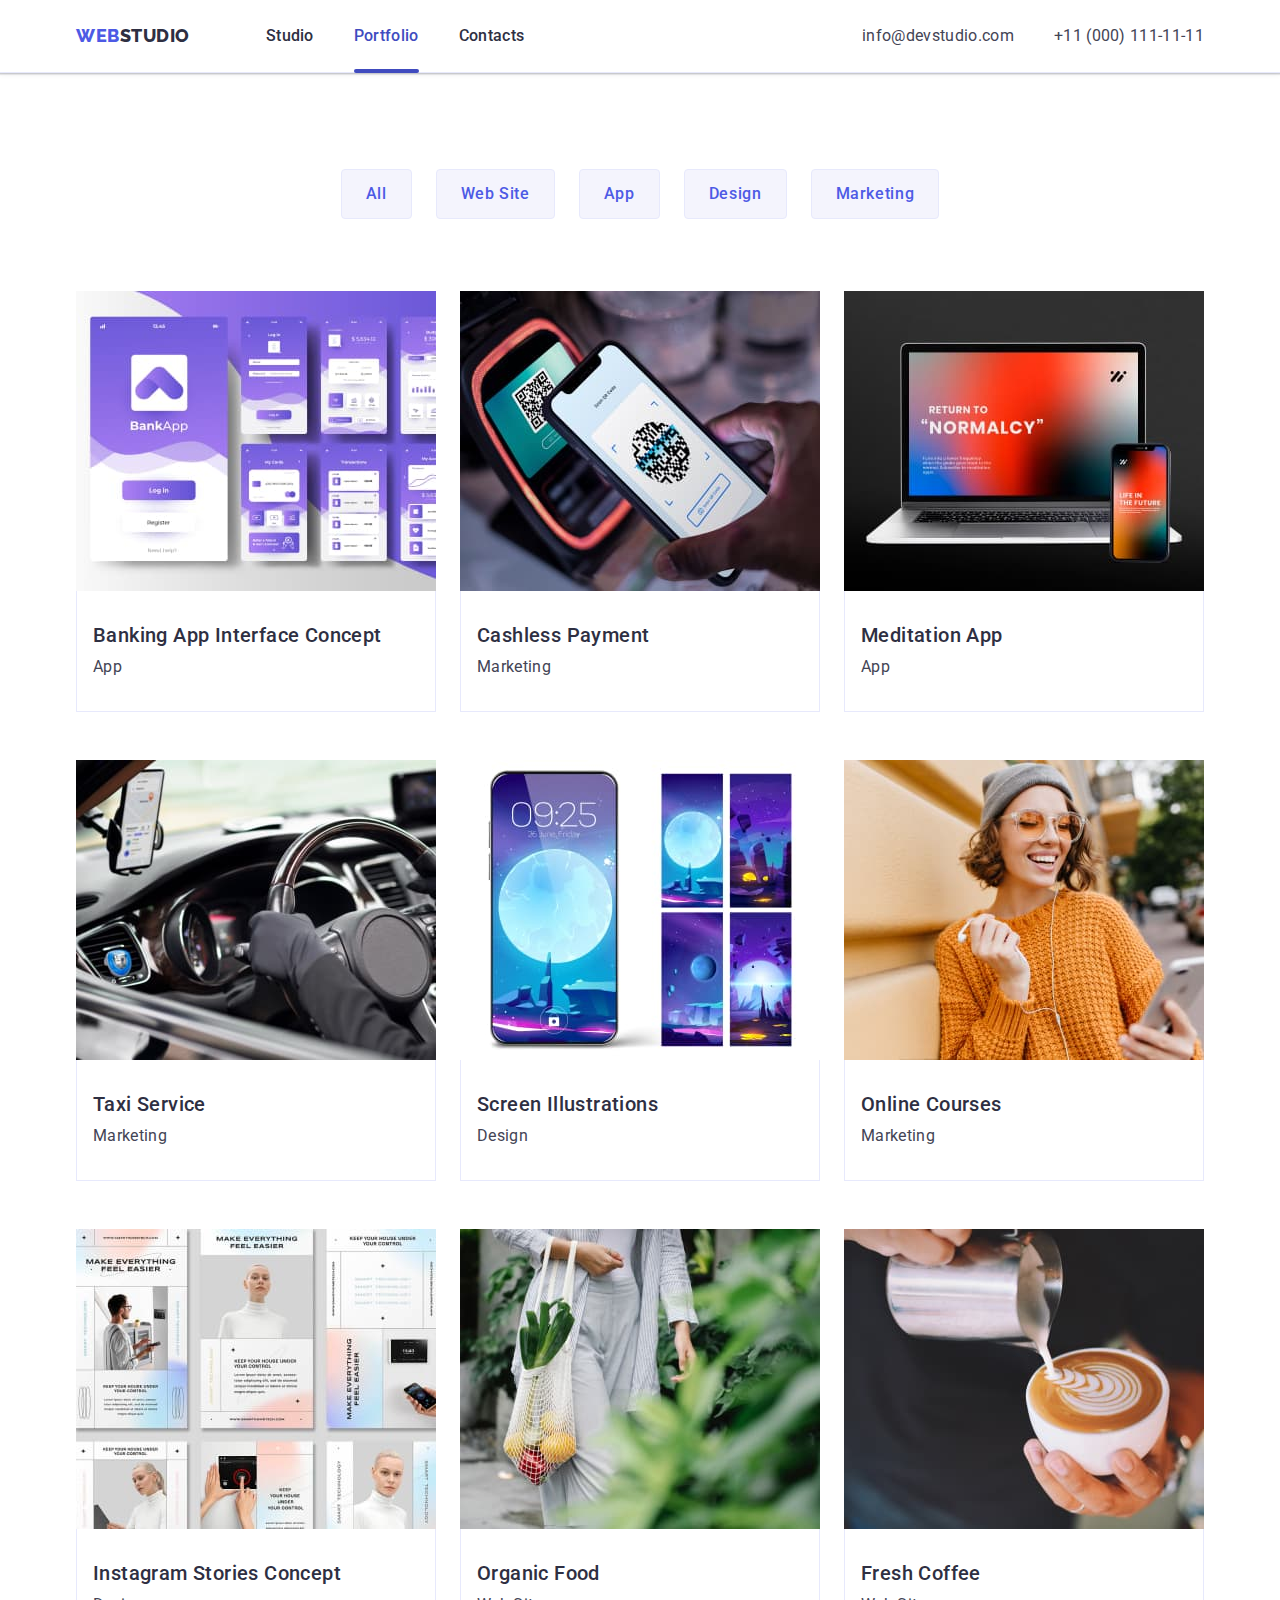
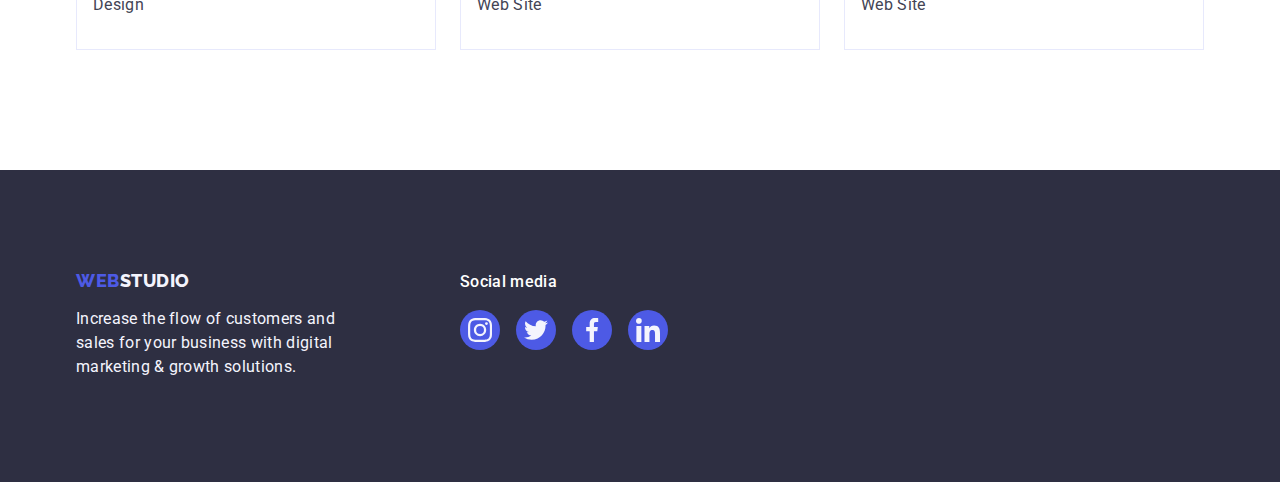
==== portfolio.html @ 4f38a317 "Initial commit" ====
<!DOCTYPE html>
<html lang="en">
  <head>
    <meta charset="UTF-8" />
    <meta http-equiv="X-UA-Compatible" content="IE=edge" />
    <meta name="viewport" content="width=device-width, initial-scale=1.0" />
    <title>Portfolio</title>
    <link
      rel="stylesheet"
      href="https://cdn.jsdelivr.net/npm/modern-normalize@1.1.0/modern-normalize.min.css"
    />
    <link rel="preconnect" href="https://fonts.googleapis.com" />
    <link rel="preconnect" href="https://fonts.gstatic.com" crossorigin />
    <link
      href="https://fonts.googleapis.com/css2?family=Raleway:wght@800&family=Roboto:wght@400;500;700&display=swap"
      rel="stylesheet"
    />

    <link rel="stylesheet" href="./css/styles.css" />
  </head>
  <body>
    <!--HEADER-->

    <header class="header">
      <div class="container page-header-container">
        <nav class="nav">
          <a href="./index.html" class="header-logo-link logo-link link"
            >Web<span class="dark-logo">Studio</span></a
          >
          <ul class="menu list">
            <li class="menu-item">
              <a href="./index.html" class="menu-link link">Studio</a>
            </li>
            <li class="menu-item">
              <a href="./portfolio.html" class="menu-link link current"
                >Portfolio</a
              >
            </li>
            <li class="menu-item">
              <a href="" class="menu-link link">Contacts</a>
            </li>
          </ul>
        </nav>
        <address class="address">
          <ul class="address-list list">
            <li class="address-list-item">
              <a href="mailto:info@devstudio.com" class="address-link link"
                >info@devstudio.com</a
              >
            </li>
            <li class="address-list-item">
              <a href="tel:+110001111111" class="address-link link"
                >+11 (000) 111-11-11</a
              >
            </li>
          </ul>
        </address>
      </div>
    </header>
    <!--MAIN-->

    <main class="main-portfolio">
      <section class="main-portfolio-section">
        <div class="container">
          <h1 class="portfolio-headline visually-hidden">Portfolio</h1>

          <ul class="filter-list list">
            <li class="filter-list-item">
              <button type="button" class="filter-btn">All</button>
            </li>
            <li class="filter-list-item">
              <button type="button" class="filter-btn">Web Site</button>
            </li>
            <li class="filter-list-item">
              <button type="button" class="filter-btn">App</button>
            </li>
            <li class="filter-list-item">
              <button type="button" class="filter-btn">Design</button>
            </li>
            <li class="filter-list-item">
              <button type="button" class="filter-btn">Marketing</button>
            </li>
          </ul>
          <ul class="examples-list list">
            <li class="examples-list-item">
              <a href="#" class="examples-list-link link">
                <div class="portfolio-div-overlay">
                  <img
                    src="./images/portfolio/banking_app_interface_concept.jpg"
                    alt="Banking App Interface"
                    class="examples-img"
                    width="360"
                    height="300"
                  />
                  <p class="overlay">
                    14 Stylish and User-Friendly App Design Concepts · Task
                    Manager App · Calorie Tracker App · Exotic Fruit Ecommerce
                    App · Cloud Storage App
                  </p>
                </div>
                <div class="portfolio-div-text">
                  <h2 class="headline-third portfolio-item-headline">
                    Banking App Interface Concept
                  </h2>
                  <p class="text link-text">App</p>
                </div>
              </a>
            </li>
            <li class="examples-list-item">
              <a href="#" class="examples-list-link link">
                <div class="portfolio-div-overlay">
                  <img
                    src="./images/portfolio/cashless_payment.jpg"
                    alt="Cashless Payment"
                    class="examples-img"
                    width="360"
                    height="300"
                  />
                  <p class="overlay">
                    14 Stylish and User-Friendly App Design Concepts · Task
                    Manager App · Calorie Tracker App · Exotic Fruit Ecommerce
                    App · Cloud Storage App
                  </p>
                </div>
                <div class="portfolio-div-text">
                  <h2 class="headline-third portfolio-item-headline">
                    Cashless Payment
                  </h2>
                  <p class="text link-text">Marketing</p>
                </div>
              </a>
            </li>
            <li class="examples-list-item">
              <a href="#" class="examples-list-link link">
                <div class="portfolio-div-overlay">
                  <img
                    src="./images/portfolio/meditation_app.jpg"
                    alt="Meditaion App"
                    class="examples-img"
                    width="360"
                    height="300"
                  />
                  <p class="overlay">
                    14 Stylish and User-Friendly App Design Concepts · Task
                    Manager App · Calorie Tracker App · Exotic Fruit Ecommerce
                    App · Cloud Storage App
                  </p>
                </div>
                <div class="portfolio-div-text">
                  <h2 class="headline-third portfolio-item-headline">
                    Meditation App
                  </h2>
                  <p class="text link-text">App</p>
                </div>
              </a>
            </li>
            <li class="examples-list-item">
              <a href="#" class="examples-list-link link">
                <div class="portfolio-div-overlay">
                  <img
                    src="./images/portfolio/taxi_service.jpg"
                    alt="Taxi Service"
                    class="examples-img"
                    width="360"
                    height="300"
                  />
                  <p class="overlay">
                    14 Stylish and User-Friendly App Design Concepts · Task
                    Manager App · Calorie Tracker App · Exotic Fruit Ecommerce
                    App · Cloud Storage App
                  </p>
                </div>
                <div class="portfolio-div-text">
                  <h2 class="headline-third portfolio-item-headline">
                    Taxi Service
                  </h2>
                  <p class="text link-text">Marketing</p>
                </div>
              </a>
            </li>
            <li class="examples-list-item">
              <a href="#" class="examples-list-link link">
                <div class="portfolio-div-overlay">
                  <img
                    src="./images/portfolio/screen_illustrations.jpg"
                    alt="Screen Illustrations"
                    class="examples-img"
                    width="360"
                    height="300"
                  />
                  <p class="overlay">
                    14 Stylish and User-Friendly App Design Concepts · Task
                    Manager App · Calorie Tracker App · Exotic Fruit Ecommerce
                    App · Cloud Storage App
                  </p>
                </div>
                <div class="portfolio-div-text">
                  <h2 class="headline-third portfolio-item-headline">
                    Screen Illustrations
                  </h2>
                  <p class="text link-text">Design</p>
                </div>
              </a>
            </li>
            <li class="examples-list-item">
              <a href="#" class="examples-list-link link">
                <div class="portfolio-div-overlay">
                  <img
                    src="./images/portfolio/online_courses.jpg"
                    alt="Online Courses"
                    class="examples-img"
                    width="360"
                    height="300"
                  />
                  <p class="overlay">
                    14 Stylish and User-Friendly App Design Concepts · Task
                    Manager App · Calorie Tracker App · Exotic Fruit Ecommerce
                    App · Cloud Storage App
                  </p>
                </div>
                <div class="portfolio-div-text">
                  <h2 class="headline-third portfolio-item-headline">
                    Online Courses
                  </h2>
                  <p class="text link-text">Marketing</p>
                </div>
              </a>
            </li>
            <li class="examples-list-item">
              <a href="#" class="examples-list-link link">
                <div class="portfolio-div-overlay">
                  <img
                    src="./images/portfolio/instagram_stories_concept.jpg"
                    alt="Instagram Stories"
                    class="examples-img"
                    width="360"
                    height="300"
                  />
                  <p class="overlay">
                    14 Stylish and User-Friendly App Design Concepts · Task
                    Manager App · Calorie Tracker App · Exotic Fruit Ecommerce
                    App · Cloud Storage App
                  </p>
                </div>
                <div class="portfolio-div-text">
                  <h2 class="headline-third portfolio-item-headline">
                    Instagram Stories Concept
                  </h2>
                  <p class="text link-text">Design</p>
                </div>
              </a>
            </li>
            <li class="examples-list-item">
              <a href="#" class="examples-list-link link">
                <div class="portfolio-div-overlay">
                  <img
                    src="./images/portfolio/organic_food.jpg"
                    alt="Organic Food"
                    class="examples-img"
                    width="360"
                    height="300"
                  />
                  <p class="overlay">
                    14 Stylish and User-Friendly App Design Concepts · Task
                    Manager App · Calorie Tracker App · Exotic Fruit Ecommerce
                    App · Cloud Storage App
                  </p>
                </div>
                <div class="portfolio-div-text">
                  <h2 class="headline-third portfolio-item-headline">
                    Organic Food
                  </h2>
                  <p class="text link-text">Web Site</p>
                </div>
              </a>
            </li>
            <li class="examples-list-item">
              <a href="#" class="examples-list-link link">
                <div class="portfolio-div-overlay">
                  <img
                    src="./images/portfolio/fresh_coffee.jpg"
                    alt="Fresh Coffee"
                    class="examples-img"
                    width="360"
                    height="300"
                  />
                  <p class="overlay">
                    14 Stylish and User-Friendly App Design Concepts · Task
                    Manager App · Calorie Tracker App · Exotic Fruit Ecommerce
                    App · Cloud Storage App
                  </p>
                </div>
                <div class="portfolio-div-text">
                  <h2 class="headline-third portfolio-item-headline">
                    Fresh Coffee
                  </h2>
                  <p class="text link-text">Web Site</p>
                </div>
              </a>
            </li>
          </ul>
        </div>
      </section>
    </main>

    <!--FOOTER-->

    <footer class="footer">
      <div class="container container-footer">
        <div class="logo-footer-container">
          <a href="./index.html" class="footer-logo logo-link link"
            >Web<span class="light-logo">Studio</span></a
          >
          <p class="text footer-text">
            Increase the flow of customers and sales for your business with
            digital marketing & growth solutions.
          </p>
        </div>
        <div class="social-list-container">
          <p class="footer-secondary-text text">Social media</p>
          <ul class="social-list social-list-footer list">
            <li class="social-list-item">
              <a href="#" class="social-list-link social-list-link-footer link">
                <svg class="social-list-icon" width="24" height="24">
                  <use href="./images/icon.svg#icon-instagram"></use>
                </svg>
              </a>
            </li>
            <li class="social-list-item">
              <a href="#" class="social-list-link social-list-link-footer link">
                <svg class="social-list-icon" width="24" height="24">
                  <use href="./images/icon.svg#icon-twitter"></use>
                </svg>
              </a>
            </li>
            <li class="social-list-item">
              <a href="#" class="social-list-link social-list-link-footer link">
                <svg class="social-list-icon" width="24" height="24">
                  <use href="./images/icon.svg#icon-facebook"></use>
                </svg>
              </a>
            </li>
            <li class="social-list-item">
              <a href="#" class="social-list-link social-list-link-footer link">
                <svg class="social-list-icon" width="24" height="24">
                  <use href="./images/icon.svg#icon-linkedin"></use>
                </svg>
              </a>
            </li>
          </ul>
        </div>
      </div>
    </footer>
    <script src="./js/modal.js"></script>
  </body>
</html>
---- css/styles.css ----
:root {
    --primary-brand: #4D5AE5;
    --pressed-state:#404BBF;
    --dark:#2E2F42;
    --success:#31D0AA;
    --text:#434455;
    --subtle-text:#8E8F99;
    --accent:#E7E9FC;
    --light:#F4F4FD;
    --modal-overlay:#2E2F42;
    --hero-background:#2E2F42;
    --white-background:#FFFFFF;
    --modal-background:#FCFCFC;
    --primary-font: Roboto, Ubuntu, sans-serif;
    --logo-font: Raleway, sans-serif;
}

h1,
h2,
h3,
h4,
p {
    margin-top: 0;
    margin-bottom: 0;
}

ol,
ul {
    margin-top: 0;
    margin-bottom: 0;
    padding-left: 0;
}

img {
    display: block;
}

button {
    cursor: pointer;
}

.list {
    list-style: none;
}

.link {
    text-decoration: none;
}

body {
    font-family: Roboto, sans-serif;
    color: #434455;
    background-color:var(--white-background)
}

.container {
    width: 1158px;
    margin-left: auto;
    margin-right: auto;
    padding-left: 15px;
    padding-right: 15px;
}

.visually-hidden {
    position: absolute;
    width: 1px;
    height: 1px;
    margin: -1px;
    border: 0;
    padding: 0;

    white-space: nowrap;
    clip-path: inset(100%);
    clip: rect(0 0 0 0);
    overflow: hidden;
}

/*====COMPONENTS===*/

.logo-link {
    font-family: var(--logo-font);
    font-size: 18px;
    font-weight: 800;
    line-height: 1.17;
    letter-spacing: 0.03em;
    color: var(--primary-brand);
    text-transform: uppercase;
}

.headline-secondary {
    font-weight: 700;
    font-size: 36px;
    line-height: 1.1;
    letter-spacing: 0.02em;
    text-transform: capitalize;
    text-align: center;
    color: var(--dark);
}

.headline-third {
    font-weight: 500;
    font-size: 20px;
    line-height: 1.2;
    letter-spacing: 0.02em;
    color: var(--dark);
}

.text {
    font-weight: 400;
    font-size: 16px;
    line-height: 1.5;
    letter-spacing: 0.02em;
}

.social-list {
    display: flex;
    justify-content: center;
    align-items: center;
}

.social-list-link {
    width: 40px;
    height: 40px;
    border-radius: 50%;
    background-color: var(--primary-brand);
    display: flex;
    justify-content: center;
    align-items: center;
    transition: background-color 250ms cubic-bezier(0.4, 0, 0.2, 1);
}


.social-list-icon {
    margin: 0 auto;
    display: block;
    fill: var(--light)
}

/*===/COMPONENTS===*/


/*===HEADER===*/

.header {
    border-bottom: 1px solid var(--accent);
    box-shadow: 0px 2px 1px rgba(46, 47, 66, 0.08), 0px 1px 1px rgba(46, 47, 66, 0.16), 0px 1px 6px rgba(46, 47, 66, 0.08)
}

.page-header-container {
    display: flex;
    align-items: center;
}

.nav {
    display: flex;
    align-items: center;
    margin-right: auto;
}

.menu {
    display: flex;
    align-items: center;
    gap: 40px;
    padding: 24px 0
}

.address-list{
    display: flex;
    align-items: center;
    gap: 40px;
}

.header-logo-link {
    margin-right: 76px;
}


.dark-logo {
    color: var(--dark);
}

.menu-link {
    position: relative;
    font-family: Roboto;
    font-size: 16px;
    font-weight: 500;
    line-height: 1.5;
    letter-spacing: 0.02em;
    color: var(--dark);
    padding: 24px 0;
    transition: color 250ms cubic-bezier(0.4, 0, 0.2, 1);
}

.menu-link:hover,
.menu-link:focus,
.address-link:hover,
.address-link:focus {
    color: var(--pressed-state);
}

.menu-link::after {
    content: "";
    position: absolute;
    top: 100%;
    left: 0;
    display: flex;
    width: 100%;
    height: 4px;
    background-color: var(--pressed-state);
    border-radius: 2px;
    opacity: 0;
    transition: opacity 250ms cubic-bezier(0.4, 0, 0.2, 1);
}

.menu-link:hover:after,
.menu-link:focus:after {
    opacity: 100%;
}

.current {
    position: relative;
    color: var(--pressed-state);
    opacity: 100%;

}

.current::after {
    opacity: 100%;
}

.address-link {
    font-family: Roboto;
    font-style: normal;
    font-size: 16px;
    font-weight: 400;
    line-height: 1.5;
    letter-spacing: 0.02em;
    color: var(--text);
    transition: color 250ms cubic-bezier(0.4, 0, 0.2, 1);
}

/*===/HEADER===*/


/*===MAIN SECTION===*/

.main-section {
    background-color: var(--hero-background);
    min-height: 600px;
    padding-top: 188px;
    padding-bottom: 188px;
    margin-left: auto;
    margin-right: auto;
    background-image: linear-gradient(rgba(46, 47, 66, 0.7),rgba(46, 47, 66, 0.7)), url(../images/hero/people_office.jpg);
    background-size: cover;
    max-width: 1440px;
    background-repeat: no-repeat;
    background-position: center;
}

.main-headline {
    font-weight: 700;
    font-size: 56px;
    line-height: 1.07;
    letter-spacing: 0.02em;
    color: var(--white-background);
    text-align: center;
    margin: 0 auto;
    margin-bottom: 48px;
    max-width: 496px;
}

.service-btn {
    font-family: "Roboto", sans-serif;
    font-weight: 500;
    font-size: 16px;
    line-height: 24px;
    letter-spacing: 0.04em;
    color: var(--white-background);
    background-color: var(--primary-brand);
    box-shadow: 0px 4px 4px rgba(0, 0, 0, 0.15);
    border-radius: 4px;
    display: block;
    min-width: 169px;
    padding: 16px 32px;
    border: none;
    margin-left: auto;    
    margin-right: auto; 
    transition: background-color 250ms cubic-bezier(0.4, 0, 0.2, 1);
}

.service-btn:hover,
.service-btn:focus {
    background-color: var(--pressed-state);
}

/*===/MAIN SECTION===*/


/*===SECTION DESCRIPTION===*/

.description {
    padding: 120px 0;
}

.description-list {
    display: flex;
    gap: 24px;
}

.description-item {
    width: 264px;
}

.description-div-icon {
    display: flex;
    align-items: center;
    justify-content: center;
    background: var(--light);
    border-radius: 4px;
    margin-bottom: 8px;
    height: 112px;
}

.description-icon {
    display: block;
    width: 64px;
    height: 64px;
}

.head-description {
    margin-bottom: 8px;
}

/*===/SECTION DESCRIPTION===*/


/*===SECTION WHAT ARE WE DOING===*/

.work {
    padding-bottom: 120px;
}

.headline-secondary {
    margin-left: auto;
    margin-right: auto;
    margin-bottom: 72px;
}

.work-list {
    display: flex;
    gap: 24px;
}

.work-item {
    width: calc((100% - 48px) / 3);
}

/*===/SECTION WHAT ARE WE DOING===*/


/*===SECTION TEAM===*/

.team {
    background-color: #F4F4FD;
    padding-top: 120px;
    padding-bottom: 120px;
}

.team-list {
    display: flex;
    gap: 24px;    
}

.team-item {
    background-color: #FFFFFF;
    box-shadow: 0px 1px 6px rgba(46, 47, 66, 0.08), 0px 1px 1px rgba(46, 47, 66, 0.16), 0px 2px 1px rgba(46, 47, 66, 0.08);
    border-radius: 0px 0px 4px 4px;
    width: calc((100% - 72px) / 4);
}

.one-of-team {
    padding: 32px 0;
}

.headline-team {
    text-align: center;
    margin-bottom: 8px;
}

.team-text {
    text-align: center;
    margin-bottom: 8px;
}

.social-list-team {
    gap: 24px;
}

.social-list-team-link:hover,
.social-list-team-link:focus {
    background-color: var(--pressed-state);
}


/*===SECTION TEAM===*/

/*===SECTION CUSTOMERS===*/

.customers {
    padding-top: 120px;
    padding-bottom: 120px;
}

.customers-list {
    display: flex;
    gap: 24px;
}

.customers-list-link {
    width: 168px;
    height: 88px; 
    display: flex;
    align-items: center;
    border: 1px solid currentColor;
    border-radius: 4px;
    color: var(--subtle-text);
    transition: color 250ms cubic-bezier(0.4, 0, 0.2, 1);
        
}

.customers-list-link:hover,
.customers-list-link:focus {
    color: var(--pressed-state);
}

.customers-list-icon {
    width: 104px;
    height: 56px;
    margin: 0 auto;
    display: block;
    fill: currentColor;
}

/*===/SECTION CUSTOMERS===*/

/*===FOOTER===*/

.footer {
    background-color: var(--dark);
    height: 312px;
    padding-top: 100px;
    padding-bottom: 100px;
}

.container-footer{
    display: flex;
}

.logo-footer-container {
    margin-right: 120px;
}

.footer-logo {
    display: inline-block;
    margin-bottom: 16px;
}

.light-logo {
    color: var(--light);
}

.footer-text{
    color: var(--light);
    max-width: 264px;
}

.footer-secondary-text {
    font-weight: 500;
    font-size: 16px;
    line-height: 1.5;
    letter-spacing: 0.02em;
    color: var(--white-background);
    margin-bottom: 16px;
}

.social-list-footer {
    gap: 16px;
}

.social-list-link-footer:hover,
.social-list-link-footer:focus {
    background-color: var(--success);
}

/*===/FOOTER===*/

/*===MODAL WINDOW===*/

.backdrop {
    position: fixed;
    top: 0;
    left: 0;
    z-index: 100;
    width: 100%;
    height: 100%;
    background-color: rgba(46, 47, 66, 0.4);
    transition: opacity 250ms cubic-bezier(0.4, 0, 0.2, 1), visibility 250ms cubic-bezier(0.4, 0, 0.2, 1);
}

.backdrop.is-hidden {
    opacity: 0;
    visibility: hidden;
    pointer-events: none;
}

.modal {
    position: absolute;
    top: 50%;
    left: 50%;
    transform: translate(-50%, -50%);
    width: 408px;
    height: 576px;
    background: var(--modal-background);
    box-shadow: 0px 1px 1px rgba(0, 0, 0, 0.14), 0px 1px 3px rgba(0, 0, 0, 0.12), 0px 2px 1px rgba(0, 0, 0, 0.2);
    border-radius: 4px;
}

.modal-close-btn {
    position: absolute;
    top: 24px;
    right: 24px;
    display: flex;
    justify-content: center;
    align-items: center;
    width: 24px;
    height: 24px;
    border-radius: 50%;
    background-color: var(--accent);
    border: 1px solid rgba(0, 0, 0, 0.1);
    padding: 0;
    transition: background-color 250ms cubic-bezier(0.4, 0, 0.2, 1);
    
}

.modal-close-btn:hover,
.modal-close-btn:focus {
    background-color: var(--pressed-state);
}

.modal-close-btn-icon {
    transition: fill 250ms cubic-bezier(0.4, 0, 0.2, 1);
}

.modal-close-btn:hover .modal-close-btn-icon,
.modal-close-btn:focus .modal-close-btn-icon {
    fill: var(--white-background);
}

/*===/MODAL WINDOW===*/


/*===PORTFOLIO===*/

/*===MAIN SECTION===*/


.main-portfolio-section {
    padding-top: 96px;
    padding-bottom: 120px;
}

.portfolio-headline {
    visibility: hidden;
}

.filter-list {
    display: flex;
    justify-content: center;
    gap: 24px;
    margin-bottom: 72px;
}

.filter-btn {
    font-family: "Roboto", sans-serif;
    color: var(--primary-brand);
    background-color: var(--light);
    font-weight: 500;
    font-size: 16px;
    line-height: 1.5;
    letter-spacing: 0.04em; 
    border-radius: 4px;
    display: flex;
    align-items: center;
    padding: 12px 24px;
    border: 1px solid var(--accent);
    transition: background-color 250ms cubic-bezier(0.4, 0, 0.2, 1), color 250ms cubic-bezier(0.4, 0, 0.2, 1), box-shadow 250ms cubic-bezier(0.4, 0, 0.2, 1), border 250ms cubic-bezier(0.4, 0, 0.2, 1);
}

.filter-btn:hover,
.filter-btn:focus {
    border: 1px solid transparent;
    color: var(--white-background);
    background-color: var(--pressed-state);
    box-shadow: 0px 3px 1px rgba(0, 0, 0, 0.1), 0px 2px 1px rgba(0, 0, 0, 0.08), 0px 2px 2px rgba(0, 0, 0, 0.12);
}

.examples-list {
    display: flex;
    flex-wrap: wrap;
    column-gap: 24px;
    row-gap: 48px;     
}

.examples-list-item {
    width: calc((100% - 48px) / 3);
}

.examples-list-link {
    display: block;
    transition: box-shadow 250ms cubic-bezier(0.4, 0, 0.2, 1);
}

.examples-list-link:hover,
.examples-list-link:focus {
    box-shadow: 0px 1px 6px rgba(46, 47, 66, 0.08), 0px 1px 1px rgba(46, 47, 66, 0.16), 0px 2px 1px rgba(46, 47, 66, 0.08);
}


.portfolio-div-overlay {
    position: relative;
    overflow: hidden;
}

.overlay {
    position: absolute;
    left: 0;
    top: 0;
    background-color: var(--primary-brand);
    overflow: auto;
    width: 100%;
    height: 100%;
    transform: translate(0, 100%);
    transition: transform 250ms cubic-bezier(0.4, 0, 0.2, 1);

    font-weight: 400;
    font-size: 16px;
    line-height: 1.5; 
    letter-spacing: 0.02em;
    color: var(--light);
    padding: 40px 32px;
}

.examples-list-link:hover .overlay,
.examples-list-link:focus .overlay {
    transform: translate(0, 0);
}

.portfolio-div-text {
    padding: 32px 16px;
    border: 1px solid var(--accent);
    border-top: none; 
}

.portfolio-item-headline {
    margin-bottom: 8px;
}

.link-text {
    color: var(--text);
}

/*===/MAIN SECTION===*/

/*===/PORTFOLIO===*/
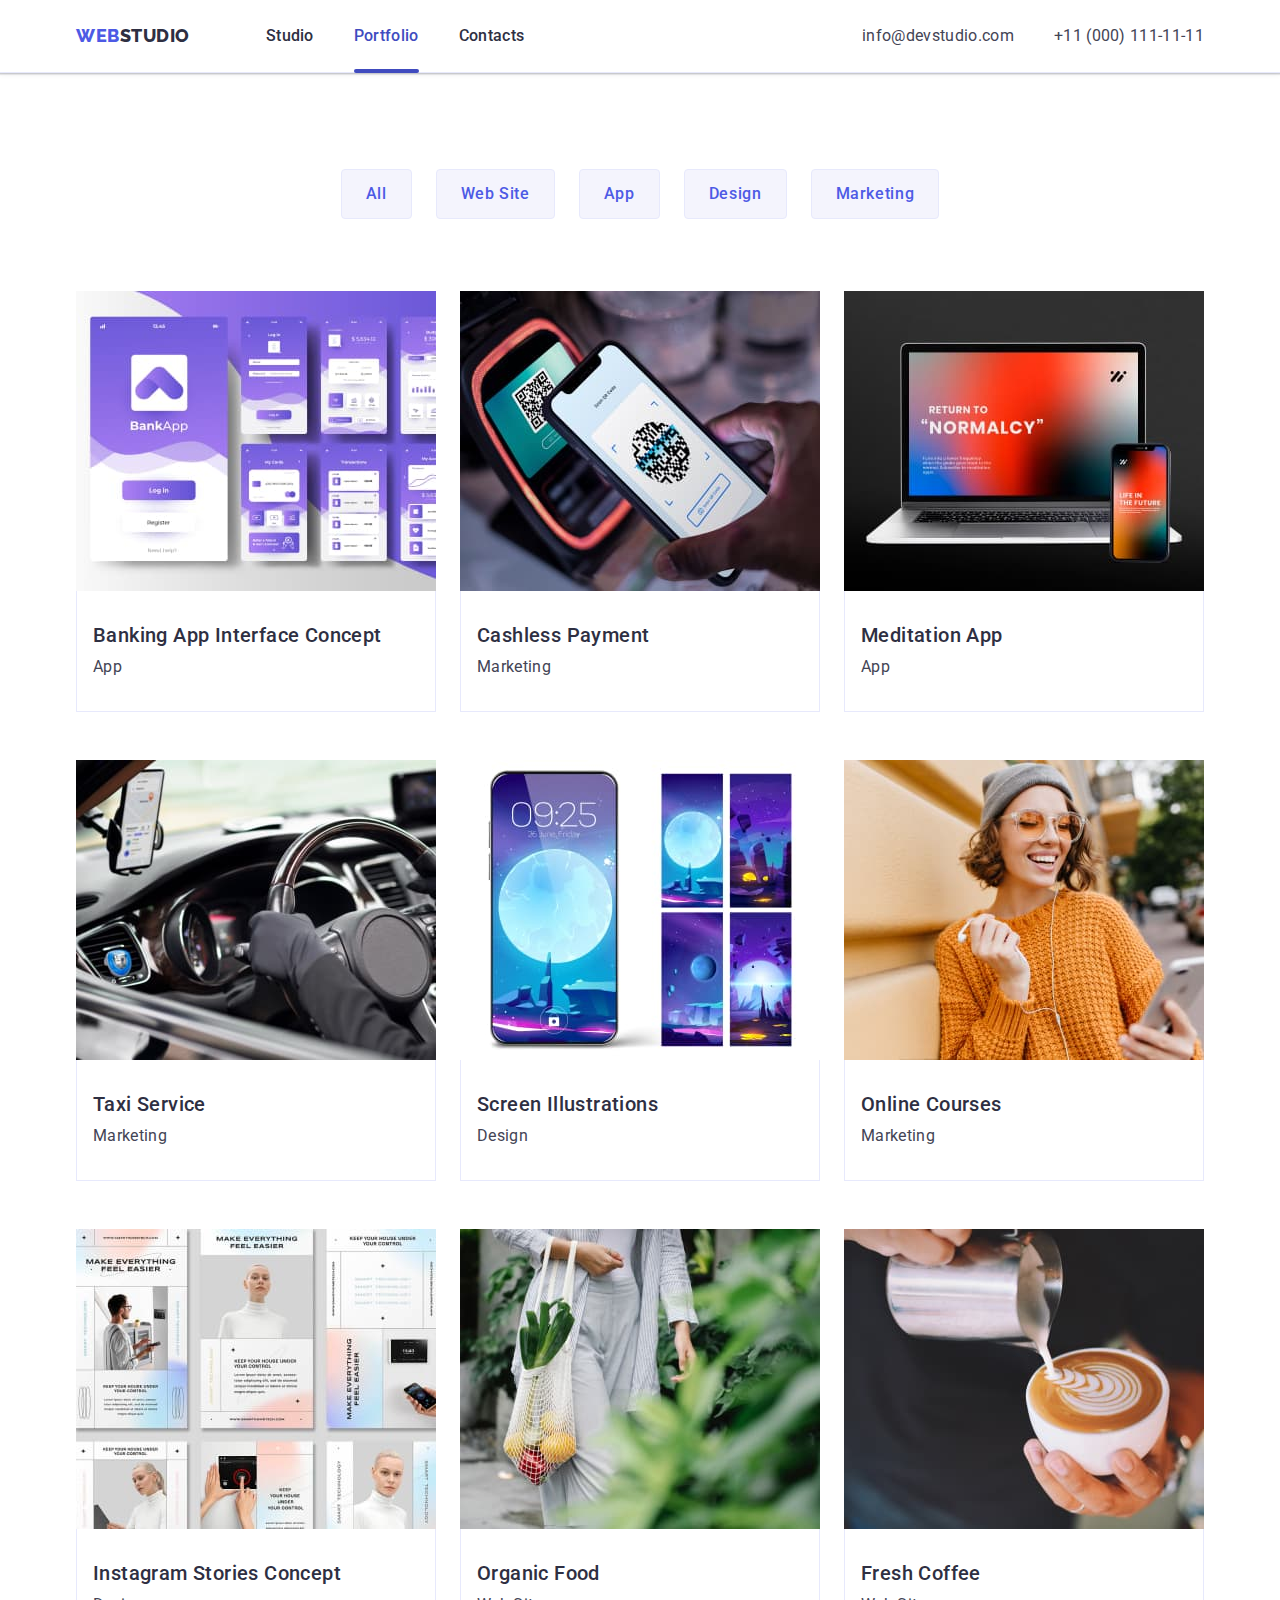
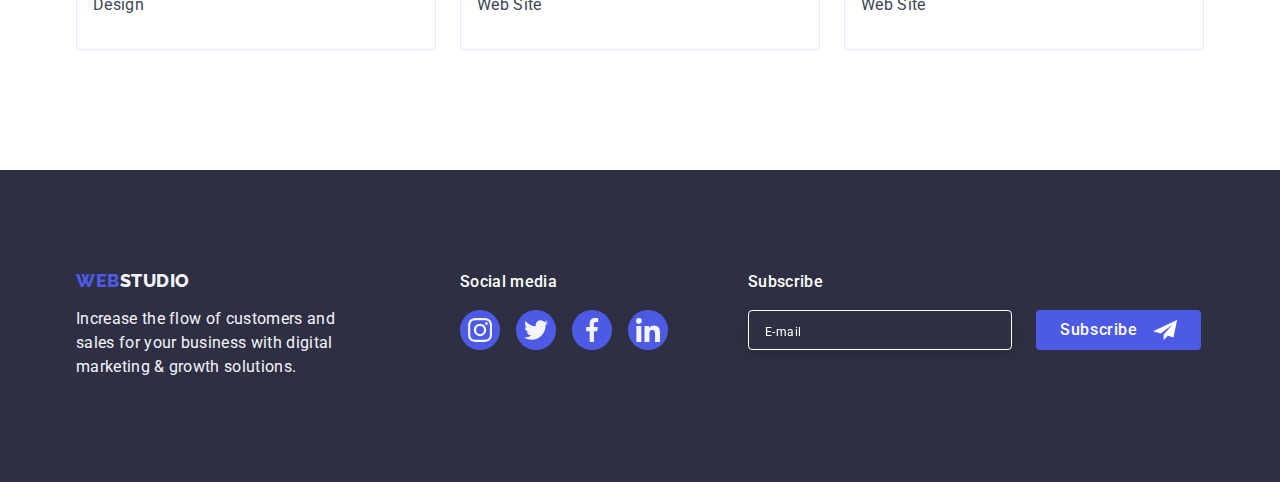
==== commit 8f926598: "modal, footer" ====
--- a/portfolio.html
+++ b/portfolio.html
@@ -349,6 +349,30 @@
             </li>
           </ul>
         </div>
+        <div class="footer-form-subscribe">
+          <form class="footer-form">
+            <div class="footer-email-form">
+              <label for="footer-user-email" class="footer-form-field"
+                >Subscribe
+              </label>
+              <input
+                class="footer-form-input"
+                type="email"
+                name="user-email"
+                id="footer-user-email"
+                required
+                pattern="[a-z0-9._%+-]+@[a-z0-9.-]+\.[a-z]{2,}$"
+                placeholder="E-mail"
+              />
+            </div>
+            <button type="submit" class="footer-subscribe-btn">
+              Subscribe
+              <svg class="footer-btn-icon" width="24" height="20">
+                <use href="./images/icon.svg#icon-icon_send"></use>
+              </svg>
+            </button>
+          </form>
+        </div>
       </div>
     </footer>
     <script src="./js/modal.js"></script>
--- a/css/styles.css
+++ b/css/styles.css
@@ -136,6 +136,30 @@
     fill: var(--light)
 }
 
+.btn {
+    font-family: "Roboto", sans-serif;
+    font-weight: 500;
+    font-size: 16px;
+    line-height: 24px;
+    letter-spacing: 0.04em;
+    color: var(--white-background);
+    background-color: var(--primary-brand);
+    box-shadow: 0px 4px 4px rgba(0, 0, 0, 0.15);
+    border-radius: 4px;
+    display: block;
+    min-width: 169px;
+    padding: 16px 32px;
+    border: none;
+    margin-left: auto;
+    margin-right: auto;
+    transition: background-color 250ms cubic-bezier(0.4, 0, 0.2, 1);
+}
+
+.btn:hover,
+.btn:focus {
+    background-color: var(--pressed-state);
+}
+
 /*===/COMPONENTS===*/
 
 
@@ -270,30 +294,6 @@
     max-width: 496px;
 }
 
-.service-btn {
-    font-family: "Roboto", sans-serif;
-    font-weight: 500;
-    font-size: 16px;
-    line-height: 24px;
-    letter-spacing: 0.04em;
-    color: var(--white-background);
-    background-color: var(--primary-brand);
-    box-shadow: 0px 4px 4px rgba(0, 0, 0, 0.15);
-    border-radius: 4px;
-    display: block;
-    min-width: 169px;
-    padding: 16px 32px;
-    border: none;
-    margin-left: auto;    
-    margin-right: auto; 
-    transition: background-color 250ms cubic-bezier(0.4, 0, 0.2, 1);
-}
-
-.service-btn:hover,
-.service-btn:focus {
-    background-color: var(--pressed-state);
-}
-
 /*===/MAIN SECTION===*/
 
 
@@ -475,6 +475,10 @@
     max-width: 264px;
 }
 
+.social-list-container{
+    margin-right: 80px;
+}
+
 .footer-secondary-text {
     font-weight: 500;
     font-size: 16px;
@@ -491,6 +495,72 @@
 .social-list-link-footer:hover,
 .social-list-link-footer:focus {
     background-color: var(--success);
+}
+
+.footer-form {
+   display: flex;
+   align-items: flex-end;
+}
+
+.footer-form-field {
+    display: block;
+    font-weight: 500;
+    font-size: 16px;
+    line-height: 1.5;
+    letter-spacing: 0.02em;
+    color: var(--white-background);
+    margin-bottom: 16px;
+}
+
+.footer-form-input {
+    width: 264px;
+    height: 40px;
+    border: 1px solid #FFFFFF;
+    background-color: var(--dark);
+    color: var(--white-background);
+    filter: drop-shadow(0px 4px 4px rgba(0, 0, 0, 0.15));
+    border-radius: 4px;
+    padding: 8px 0px 8px 16px;
+    margin-right: 24px;
+}
+
+.footer-form-input::placeholder {
+    font-weight: 400;
+    font-size: 12px;
+    line-height: 24px;
+    letter-spacing: 0.04em;
+    color: #FFFFFF;
+}
+
+.footer-subscribe-btn {
+    position: relative;
+    width: 165px;
+    height: 40px;
+    background-color: var(--primary-brand);
+    border-radius: 4px;
+    font-weight: 500;
+    font-size: 16px;
+    line-height: 1.5;
+    letter-spacing: 0.04em;
+    color: var(--white-background);
+    border: none;
+    padding: 8px 64px 8px 24px;
+    transition: background-color 250ms cubic-bezier(0.4, 0, 0.2, 1);
+    
+}
+
+.footer-subscribe-btn:hover,
+.footer-subscribe-btn:focus {
+    background-color: var(--success);
+}
+
+.footer-btn-icon {
+    position: absolute;
+    top: 50%;
+    right: 0;
+    margin-right: 24px;
+    transform: translateY(-50%);
+    fill: var(--white-background)
 }
 
 /*===/FOOTER===*/
@@ -524,6 +594,7 @@
     background: var(--modal-background);
     box-shadow: 0px 1px 1px rgba(0, 0, 0, 0.14), 0px 1px 3px rgba(0, 0, 0, 0.12), 0px 2px 1px rgba(0, 0, 0, 0.2);
     border-radius: 4px;
+    padding: 72px 24px 24px 24px;
 }
 
 .modal-close-btn {
@@ -556,6 +627,154 @@
 .modal-close-btn:focus .modal-close-btn-icon {
     fill: var(--white-background);
 }
+
+/*===MODAL FORM===*/
+
+.modal-form-name {
+    font-weight: 500;
+    font-size: 16px;
+    line-height: 1.5;
+    text-align: center;
+    letter-spacing: 0.02em;
+    color: var(--modal-overlay);
+    margin-bottom: 16px;
+}
+
+.modal-form {
+    display: flex;
+    flex-direction: column;
+}
+
+.modal-form-field {
+    margin-bottom: 8px;
+}
+
+.modal-form-desk {
+    display: block;
+    font-weight: 400;
+    font-size: 12px;
+    line-height: 1.17;
+    letter-spacing: 0.04em;
+    color: var(--subtle-text);
+    margin-bottom: 4px;
+}
+
+.modal-form-imput-wrapper {
+    display: block;
+    position: relative;
+}
+
+.modal-form-input {
+    width: 100%;
+    height: 40px;
+    border: 1px solid rgba(46, 47, 66, 0.4);
+    border-radius: 4px;
+    padding-left: 38px;
+    font-size: 18px;
+    transition: border-color 250ms cubic-bezier(0.4, 0, 0.2, 1);
+}
+
+.modal-form-input:focus {
+    outline: none;
+    border-color: var(--primary-brand);
+}
+
+.modal-form-icon {
+    position: absolute;
+    top: 50%;
+    left: 16px;
+    transform: translateY(-50%);
+    transition: fill 250ms cubic-bezier(0.4, 0, 0.2, 1);
+}
+
+.modal-form-input:focus + .modal-form-icon {
+    fill: var(--primary-brand);
+}
+
+.modal-form-message {
+    resize: none;
+    width: 100%;
+    height: 120px;
+    padding: 0px 16px;
+    border: 1px solid rgba(46, 47, 66, 0.4);
+    border-radius: 4px;
+    transition: border-color 250ms cubic-bezier(0.4, 0, 0.2, 1);
+}
+
+.modal-form-message::placeholder {
+    font-weight: 400;
+    font-size: 12px;
+    line-height: 1.17;
+    letter-spacing: 0.04em;
+    color: rgba(46, 47, 66, 0.4);
+}
+
+.modal-form-message:focus {
+    outline: none;
+    border-color: var(--primary-brand);
+}
+
+.modal-form-check-desc {
+    display: flex;
+    align-items: center;
+    font-weight: 400;
+    font-size: 12px;
+    line-height: 1.17;
+    letter-spacing: 0.04em;
+    color: var(--subtle-text);
+    margin-bottom: 24px;
+}
+
+
+.modal-form-fake-chackbox {
+    position: relative;
+    display: block;
+    width: 16px;
+    height: 16px;
+    border: 1px solid rgba(46, 47, 66, 0.4);
+    border-radius: 2px;
+    cursor: pointer;
+    margin-right: 8px;
+    transition: background-color 250ms cubic-bezier(0.4, 0, 0.2, 1);
+}
+
+.modal-form-check-icon {
+    position: absolute;
+    fill: #FFFFFF;
+    top: 50%;
+    left: 50%;
+    transform: translate(-50%,-50%);
+}
+
+.modal-form-check:checked + .modal-form-check-desc>.modal-form-fake-chackbox {
+    background-color: var(--pressed-state);  
+}
+
+
+.modal-form-check:focus + .modal-form-check-desc>.modal-form-fake-chackbox {
+    outline: none;
+    border-color: var(--primary-brand);
+}
+
+/*.modal-form-submit {
+    display: block;
+    background-color: var(--primary-brand);
+    color: var(--white-background);
+    box-shadow: 0px 4px 4px rgba(0, 0, 0, 0.15);
+    border-radius: 4px;
+    padding: 16px 32px;
+    min-width: 169px;
+    margin: 0 auto;
+    border: none;
+    transition: background-color 250ms cubic-bezier(0.4, 0, 0.2, 1);
+}
+
+.modal-form-submit:hover,
+.modal-form-submit:focus {
+    background-color: var(--pressed-state);
+}*/
+
+/*===/MODAL FORM===*/
 
 /*===/MODAL WINDOW===*/
 
